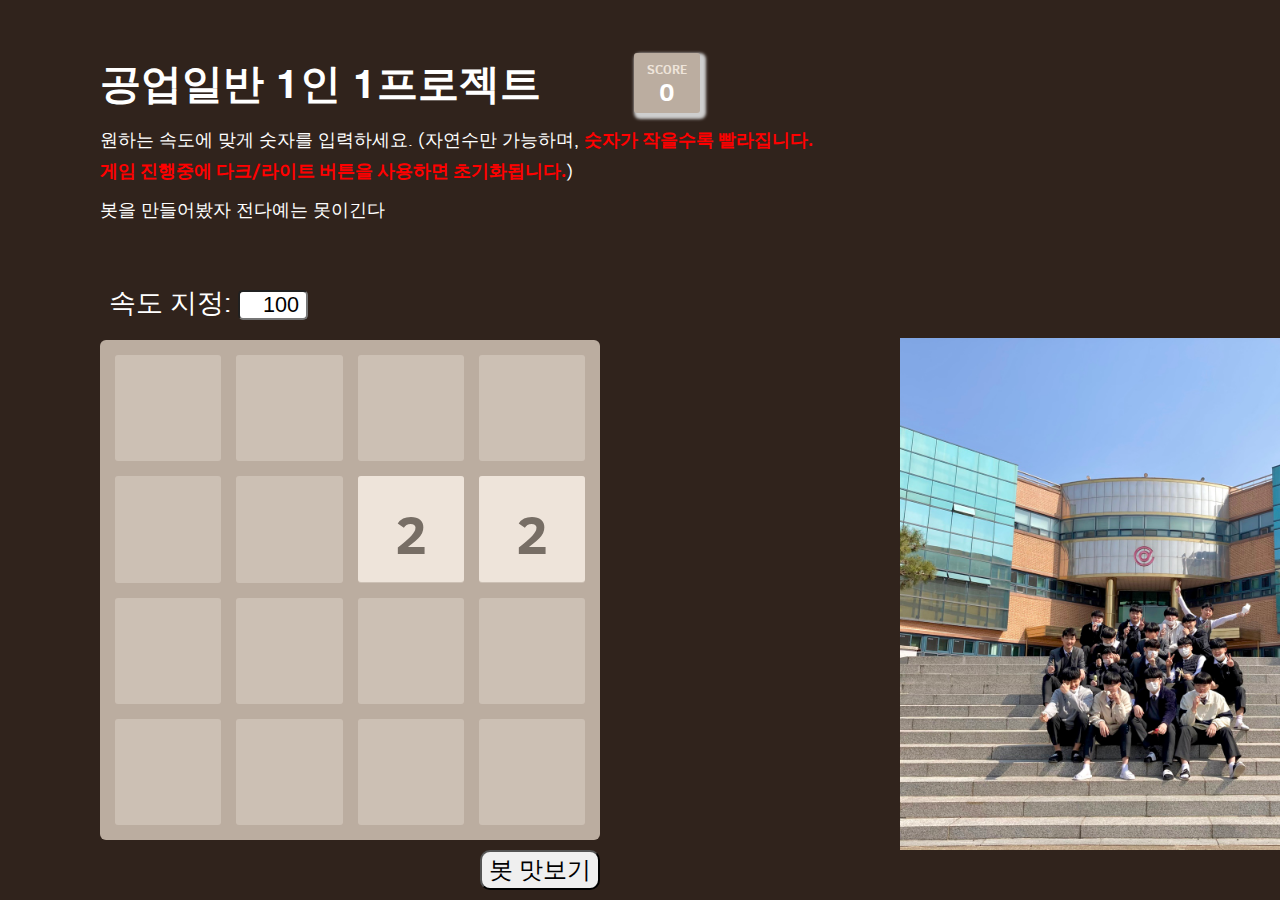
==== index.html @ 672e0e22 "Add files via upload" ====
<!DOCTYPE html>
<html>

<head>
    <meta charset="utf-8">
    <title>공일 2048 봇</title>

    <link href="style/main.css" rel="stylesheet" type="text/css">
    <link href="style/ai.css" rel="stylesheet" type="text/css">
    <link rel="shortcut icon" href="favicon.ico">

    <meta name="HandheldFriendly" content="True">
    <meta name="MobileOptimized" content="320">
    <meta name="viewport" content="width=device-width, target-densitydpi=160dpi, initial-scale=1.0, maximum-scale=1, user-scalable=no">


</head>

<body>
    <div style="float: left; width: 100%; margin-top: -35px;">
        <div class="container" style="margin-left:100px ; width: 600px;">
            <div class="heading" style="height: 60px;">
                <h1 class="title" style="font-size:2.3rem; margin-top: 8px;">공업일반 1인 1프로젝트</h1>

                <div class="score-container" style="box-shadow: 3px 3px 3px 3px rgb(206, 206, 206);">0</div>
            </div>
            <p style="margin-top: 20px; width: 1000px;">원하는 속도에 맞게 숫자를 입력하세요. (자연수만 가능하며, <strong style="color: red;">숫자가 작을수록 빨라집니다. <br>게임 진행중에 다크/라이트 버튼을 사용하면 초기화됩니다.</strong>)</p>
            <p class="game-intro">봇을 만들어봤자 전다예는 못이긴다</p>

            <div class='controls' style="margin-top:50px;margin-bottom:-30px ;">
                <div id='run-button-container'>
                    <span style="font-size: 1.5rem;"> 속도 지정: </span>
                    <input id="run-count" style="width: 70px; font-size: 1.2rem; text-align: right; height: 30px; border-radius: 5px; padding-right: 7px;" type="text" value="100">

                </div>

                <div id='hint-button-container'>
                    <button id='hint-button' class='ai-button'>Next move</button>
                </div>
                <div id='feedback-container'> </div>
            </div>


            <div class="game-container" style="">
                <div class="game-message">
                    <p></p>
                    <div class="lower">
                        <a class="retry-button">다시하기</a>
                        <div class="score-sharing"></div>
                    </div>
                </div>

                <div class="grid-container">
                    <div class="grid-row">
                        <div class="grid-cell"></div>
                        <div class="grid-cell"></div>
                        <div class="grid-cell"></div>
                        <div class="grid-cell"></div>

                    </div>
                    <div class="grid-row">
                        <div class="grid-cell"></div>
                        <div class="grid-cell"></div>
                        <div class="grid-cell"></div>
                        <div class="grid-cell"></div>
                    </div>
                    <div class="grid-row">
                        <div class="grid-cell"></div>
                        <div class="grid-cell"></div>
                        <div class="grid-cell"></div>
                        <div class="grid-cell"></div>
                    </div>
                    <div class="grid-row">
                        <div class="grid-cell"></div>
                        <div class="grid-cell"></div>
                        <div class="grid-cell"></div>
                        <div class="grid-cell"></div>
                    </div>
                </div>


                <div class="tile-container">
                    <div class="tile tile-2 tile-position-1-1"></div>
                    <div class="tile tile-2 tile-position-1-1"></div>
                    <div class="tile tile-2 tile-position-1-1"></div>
                    <div class="tile tile-2 tile-position-1-1"></div>
                    <div class="tile tile-2 tile-position-1-1"></div>
                    <div class="tile tile-2 tile-position-1-1"></div>
                    <div class="tile tile-2 tile-position-1-1"></div>
                    <div class="tile tile-2 tile-position-1-1"></div>
                    <div class="tile tile-2 tile-position-1-1"></div>
                    <div class="tile tile-2 tile-position-1-1"></div>
                    <div class="tile tile-2 tile-position-1-1"></div>
                    <div class="tile tile-2 tile-position-1-1"></div>
                    <div class="tile tile-2 tile-position-1-1"></div>
                    <div class="tile tile-2 tile-position-1-1"></div>
                    <div class="tile tile-2 tile-position-1-1"></div>
                    <div class="tile tile-2 tile-position-1-1"></div>

                </div>


            </div>
            <a style="color: #30231C;" href="index2.html">
                <div class="button-container-1" style="position: absolute; left: 1500px; bottom: 850px;">
                    <span class="mas" style="background-color: white; padding: 17%; position: absolute; bottom: 1px;">라이트 모드</span>
                    <button id='work' type="button" name="Hover" style="background-color: #30231C;">라이트 모드</button>
                </div>
            </a>
            <img src="img/f.jpeg" style="width: 40%; bottom: 50px; position:absolute; left: 900px;">
            <button id='run-button' class='ai-button' style="position: absolute; left: 480px; top: 850px;  border-radius: 10px; height: 40px;">봇 맛보기</button>


        </div>
    </div>

    <script src="js/animframe_polyfill.js "></script>
    <script src="js/hammer.min.js "></script>
    <script src="js/keyboard_input_manager.js "></script>
    <script src="js/html_actuator.js "></script>
    <script src="js/grid.js "></script>
    <script src="js/tile.js "></script>
    <script src="js/ai.js "></script>
    <script src="js/game_manager.js "></script>
    <script src="js/application.js "></script>

</body>

</html>
---- style/main.css ----
@import url(fonts/clear-sans.css);
html,
body {
    margin: 0;
    padding: 0;
    background: #30231C;
    color: #ffffff;
    font-family: "Clear Sans", "Helvetica Neue", Arial, sans-serif;
    font-size: 18px;
}

body {
    margin: 80px 0;
}

body {
    background-color: #FAF8F0;
}

.heading:after {
    content: "";
    display: block;
    clear: both;
}

h1.title {
    font-size: 80px;
    font-weight: bold;
    margin: 0;
    display: block;
    float: left;
}

@-webkit-keyframes move-up {
    0% {
        top: 25px;
        opacity: 1;
    }
    100% {
        top: -50px;
        opacity: 0;
    }
}

@-moz-keyframes move-up {
    0% {
        top: 25px;
        opacity: 1;
    }
    100% {
        top: -50px;
        opacity: 0;
    }
}

@keyframes move-up {
    0% {
        top: 25px;
        opacity: 1;
    }
    100% {
        top: -50px;
        opacity: 0;
    }
}

.score-container {
    position: relative;
    float: right;
    background: #bbada0;
    padding: 15px 25px;
    font-size: 25px;
    height: 60px;
    line-height: 47px;
    font-weight: bold;
    border-radius: 3px;
    color: white;
    margin-top: 8px;
}

.score-container:after {
    position: absolute;
    width: 100%;
    top: 10px;
    left: 0;
    content: "Score";
    text-transform: uppercase;
    font-size: 13px;
    line-height: 13px;
    text-align: center;
    color: #eee4da;
}

.score-container .score-addition {
    position: absolute;
    right: 30px;
    color: red;
    font-size: 25px;
    line-height: 25px;
    font-weight: bold;
    color: rgba(119, 110, 101, 0.9);
    z-index: 100;
    -webkit-animation: move-up 600ms ease-in;
    -moz-animation: move-up 600ms ease-in;
    -webkit-animation-fill-mode: both;
    -moz-animation-fill-mode: both;
}

p {
    margin-top: 0;
    margin-bottom: 10px;
    line-height: 1.65;
}

a {
    color: #776e65;
    font-weight: bold;
    text-decoration: underline;
    cursor: pointer;
}

strong.important {
    text-transform: uppercase;
}

hr {
    border: none;
    border-bottom: 1px solid #d8d4d0;
    margin-top: 20px;
    margin-bottom: 30px;
}

.container {
    width: 500px;
    margin: 0 auto;
}

@-webkit-keyframes fade-in {
    0% {
        opacity: 0;
    }
    100% {
        opacity: 1;
    }
}

@-moz-keyframes fade-in {
    0% {
        opacity: 0;
    }
    100% {
        opacity: 1;
    }
}

@keyframes fade-in {
    0% {
        opacity: 0;
    }
    100% {
        opacity: 1;
    }
}

.game-container {
    margin-top: 40px;
    position: relative;
    padding: 15px;
    cursor: default;
    -webkit-touch-callout: none;
    -webkit-user-select: none;
    -moz-user-select: none;
    background: #bbada0;
    border-radius: 6px;
    width: 500px;
    height: 500px;
    -webkit-box-sizing: border-box;
    -moz-box-sizing: border-box;
    box-sizing: border-box;
}

.game-container .game-message {
    display: none;
    position: absolute;
    top: 0;
    right: 0;
    bottom: 0;
    left: 0;
    background: rgba(238, 228, 218, 0.5);
    z-index: 100;
    text-align: center;
    -webkit-animation: fade-in 800ms ease 1200ms;
    -moz-animation: fade-in 800ms ease 1200ms;
    -webkit-animation-fill-mode: both;
    -moz-animation-fill-mode: both;
}

.game-container .game-message p {
    font-size: 60px;
    font-weight: bold;
    height: 60px;
    line-height: 60px;
    margin-top: 222px;
}

.game-container .game-message .lower {
    display: block;
    margin-top: 59px;
}

.game-container .game-message a {
    display: inline-block;
    background: #8f7a66;
    border-radius: 3px;
    padding: 0 20px;
    text-decoration: none;
    color: #f9f6f2;
    height: 40px;
    line-height: 42px;
    margin-left: 9px;
}

.game-container .game-message .score-sharing {
    display: inline-block;
    vertical-align: middle;
    margin-left: 10px;
}

.game-container .game-message.game-won {
    background: rgba(237, 194, 46, 0.5);
    color: #f9f6f2;
}

.game-container .game-message.game-won,
.game-container .game-message.game-over {
    display: block;
}

.grid-container {
    position: absolute;
    z-index: 1;
}

.grid-row {
    margin-bottom: 15px;
}

.grid-row:last-child {
    margin-bottom: 0;
}

.grid-row:after {
    content: "";
    display: block;
    clear: both;
}

.grid-cell {
    width: 106.25px;
    height: 106.25px;
    margin-right: 15px;
    float: left;
    border-radius: 3px;
    background: rgba(238, 228, 218, 0.35);
}

.grid-cell:last-child {
    margin-right: 0;
}

.tile-container {
    position: absolute;
    z-index: 2;
}

.tile {
    width: 106.25px;
    height: 106.25px;
    line-height: 116.25px;
}

.tile.tile-position-1-1 {
    position: absolute;
    left: 0px;
    top: 0px;
}

.tile.tile-position-1-2 {
    position: absolute;
    left: 0px;
    top: 121px;
}

.tile.tile-position-1-3 {
    position: absolute;
    left: 0px;
    top: 243px;
}

.tile.tile-position-1-4 {
    position: absolute;
    left: 0px;
    top: 364px;
}

.tile.tile-position-2-1 {
    position: absolute;
    left: 121px;
    top: 0px;
}

.tile.tile-position-2-2 {
    position: absolute;
    left: 121px;
    top: 121px;
}

.tile.tile-position-2-3 {
    position: absolute;
    left: 121px;
    top: 243px;
}

.tile.tile-position-2-4 {
    position: absolute;
    left: 121px;
    top: 364px;
}

.tile.tile-position-3-1 {
    position: absolute;
    left: 243px;
    top: 0px;
}

.tile.tile-position-3-2 {
    position: absolute;
    left: 243px;
    top: 121px;
}

.tile.tile-position-3-3 {
    position: absolute;
    left: 243px;
    top: 243px;
}

.tile.tile-position-3-4 {
    position: absolute;
    left: 243px;
    top: 364px;
}

.tile.tile-position-4-1 {
    position: absolute;
    left: 364px;
    top: 0px;
}

.tile.tile-position-4-2 {
    position: absolute;
    left: 364px;
    top: 121px;
}

.tile.tile-position-4-3 {
    position: absolute;
    left: 364px;
    top: 243px;
}

.tile.tile-position-4-4 {
    position: absolute;
    left: 364px;
    top: 364px;
}

.tile {
    border-radius: 3px;
    background: #eee4da;
    text-align: center;
    font-weight: bold;
    z-index: 10;
    font-size: 55px;
    -webkit-transition: 100ms ease-in-out;
    -moz-transition: 100ms ease-in-out;
    -webkit-transition-property: top, left;
    -moz-transition-property: top, left;
}

.tile.tile-2 {
    background: #eee4da;
    color: #776e65 !important;
    box-shadow: 0 0 30px 10px rgba(243, 215, 116, 0), inset 0 0 0 1px rgba(255, 255, 255, 0);
}

.tile.tile-4 {
    background: #ede0c8;
    color: #776e65 !important;
    box-shadow: 0 0 30px 10px rgba(243, 215, 116, 0), inset 0 0 0 1px rgba(255, 255, 255, 0);
}

.tile.tile-8 {
    color: #f9f6f2;
    background: #f2b179;
}

.tile.tile-16 {
    color: #f9f6f2;
    background: #f59563;
}

.tile.tile-32 {
    color: #f9f6f2;
    background: #f67c5f;
}

.tile.tile-64 {
    color: #f9f6f2;
    background: #f65e3b;
}

.tile.tile-128 {
    color: #f9f6f2;
    background: #edcf72;
    box-shadow: 0 0 30px 10px rgba(243, 215, 116, 0.2381), inset 0 0 0 1px rgba(255, 255, 255, 0.14286);
    font-size: 45px;
}

@media screen and (max-width: 480px) {
    .tile.tile-128 {
        font-size: 25px;
    }
}

.tile.tile-256 {
    color: #f9f6f2;
    background: #edcc61;
    box-shadow: 0 0 30px 10px rgba(243, 215, 116, 0.31746), inset 0 0 0 1px rgba(255, 255, 255, 0.19048);
    font-size: 45px;
}

@media screen and (max-width: 480px) {
    .tile.tile-256 {
        font-size: 25px;
    }
}

.tile.tile-512 {
    color: #f9f6f2;
    background: #edc850;
    box-shadow: 0 0 30px 10px rgba(243, 215, 116, 0.39683), inset 0 0 0 1px rgba(255, 255, 255, 0.2381);
    font-size: 45px;
}

@media screen and (max-width: 480px) {
    .tile.tile-512 {
        font-size: 25px;
    }
}

.tile.tile-1024 {
    color: #f9f6f2;
    background: #edc53f;
    box-shadow: 0 0 30px 10px rgba(243, 215, 116, 0.47619), inset 0 0 0 1px rgba(255, 255, 255, 0.28571);
    font-size: 35px;
}

@media screen and (max-width: 480px) {
    .tile.tile-1024 {
        font-size: 15px;
    }
}

.tile.tile-2048 {
    color: #f9f6f2;
    background: #edc22e;
    box-shadow: 0 0 30px 10px rgba(243, 215, 116, 0.55556), inset 0 0 0 1px rgba(255, 255, 255, 0.33333);
    font-size: 35px;
}

@media screen and (max-width: 480px) {
    .tile.tile-2048 {
        font-size: 15px;
    }
}

.tile.tile-8192 {
    color: #f9f6f2;
    background: black;
    box-shadow: 0 0 30px 10px rgba(243, 215, 116, 0.55556), inset 0 0 0 1px rgba(255, 255, 255, 0.33333);
    font-size: 35px;
}

@media screen and (max-width: 480px) {
    .tile.tile-2048 {
        font-size: 15px;
    }
}

@-webkit-keyframes appear {
    0% {
        opacity: 0;
        -webkit-transform: scale(0);
        -moz-transform: scale(0);
    }
    100% {
        opacity: 1;
        -webkit-transform: scale(1);
        -moz-transform: scale(1);
    }
}

@-moz-keyframes appear {
    0% {
        opacity: 0;
        -webkit-transform: scale(0);
        -moz-transform: scale(0);
    }
    100% {
        opacity: 1;
        -webkit-transform: scale(1);
        -moz-transform: scale(1);
    }
}

@keyframes appear {
    0% {
        opacity: 0;
        -webkit-transform: scale(0);
        -moz-transform: scale(0);
    }
    100% {
        opacity: 1;
        -webkit-transform: scale(1);
        -moz-transform: scale(1);
    }
}

.tile-new {
    -webkit-animation: appear 200ms ease 100ms;
    -moz-animation: appear 200ms ease 100ms;
    -webkit-animation-fill-mode: both;
    -moz-animation-fill-mode: both;
}

@-webkit-keyframes pop {
    0% {
        -webkit-transform: scale(0);
        -moz-transform: scale(0);
    }
    50% {
        -webkit-transform: scale(1.2);
        -moz-transform: scale(1.2);
    }
    100% {
        -webkit-transform: scale(1);
        -moz-transform: scale(1);
    }
}

@-moz-keyframes pop {
    0% {
        -webkit-transform: scale(0);
        -moz-transform: scale(0);
    }
    50% {
        -webkit-transform: scale(1.2);
        -moz-transform: scale(1.2);
    }
    100% {
        -webkit-transform: scale(1);
        -moz-transform: scale(1);
    }
}

@keyframes pop {
    0% {
        -webkit-transform: scale(0);
        -moz-transform: scale(0);
    }
    50% {
        -webkit-transform: scale(1.2);
        -moz-transform: scale(1.2);
    }
    100% {
        -webkit-transform: scale(1);
        -moz-transform: scale(1);
    }
}

.tile-merged {
    z-index: 20;
    -webkit-animation: pop 200ms ease 100ms;
    -moz-animation: pop 200ms ease 100ms;
    -webkit-animation-fill-mode: both;
    -moz-animation-fill-mode: both;
}

.game-intro {
    margin-bottom: 0;
}

.game-explanation {
    margin-top: 50px;
}

.sharing {
    margin-top: 20px;
    text-align: center;
}

.sharing>iframe,
.sharing span {
    display: inline-block;
    vertical-align: middle;
}

@media screen and (max-width: 480px) {
    html,
    body {
        font-size: 15px;
    }
    body {
        margin: 20px 0;
        padding: 0 20px;
    }
    h1.title {
        font-size: 50px;
    }
    .container {
        width: 280px;
        margin: 0 auto;
    }
    .score-container {
        margin-top: 0;
    }
    .heading {
        margin-bottom: 10px;
    }
    .game-container {
        margin-top: 40px;
        position: relative;
        padding: 10px;
        cursor: default;
        -webkit-touch-callout: none;
        -webkit-user-select: none;
        -moz-user-select: none;
        background: #bbada0;
        border-radius: 6px;
        width: 280px;
        height: 280px;
        -webkit-box-sizing: border-box;
        -moz-box-sizing: border-box;
        box-sizing: border-box;
    }
    .game-container .game-message {
        display: none;
        position: absolute;
        top: 0;
        right: 0;
        bottom: 0;
        left: 0;
        background: rgba(238, 228, 218, 0.5);
        z-index: 100;
        text-align: center;
        -webkit-animation: fade-in 800ms ease 1200ms;
        -moz-animation: fade-in 800ms ease 1200ms;
        -webkit-animation-fill-mode: both;
        -moz-animation-fill-mode: both;
    }
    .game-container .game-message p {
        font-size: 60px;
        font-weight: bold;
        height: 60px;
        line-height: 60px;
        margin-top: 222px;
    }
    .game-container .game-message .lower {
        display: block;
        margin-top: 59px;
    }
    .game-container .game-message a {
        display: inline-block;
        background: #8f7a66;
        border-radius: 3px;
        padding: 0 20px;
        text-decoration: none;
        color: #f9f6f2;
        height: 40px;
        line-height: 42px;
        margin-left: 9px;
    }
    .game-container .game-message .score-sharing {
        display: inline-block;
        vertical-align: middle;
        margin-left: 10px;
    }
    .game-container .game-message.game-won {
        background: rgba(237, 194, 46, 0.5);
        color: #f9f6f2;
    }
    .game-container .game-message.game-won,
    .game-container .game-message.game-over {
        display: block;
    }
    .grid-container {
        position: absolute;
        z-index: 1;
    }
    .grid-row {
        margin-bottom: 10px;
    }
    .grid-row:last-child {
        margin-bottom: 0;
    }
    .grid-row:after {
        content: "";
        display: block;
        clear: both;
    }
    .grid-cell {
        width: 57.5px;
        height: 57.5px;
        margin-right: 10px;
        float: left;
        border-radius: 3px;
        background: rgba(238, 228, 218, 0.35);
    }
    .grid-cell:last-child {
        margin-right: 0;
    }
    .tile-container {
        position: absolute;
        z-index: 2;
    }
    .tile {
        width: 57.5px;
        height: 57.5px;
        line-height: 67.5px;
    }
    .tile.tile-position-1-1 {
        position: absolute;
        left: 0px;
        top: 0px;
    }
    .tile.tile-position-1-2 {
        position: absolute;
        left: 0px;
        top: 68px;
    }
    .tile.tile-position-1-3 {
        position: absolute;
        left: 0px;
        top: 135px;
    }
    .tile.tile-position-1-4 {
        position: absolute;
        left: 0px;
        top: 203px;
    }
    .tile.tile-position-1-5 {
        position: absolute;
        left: 0px;
        top: 203px;
    }
    .tile.tile-position-2-1 {
        position: absolute;
        left: 68px;
        top: 0px;
    }
    .tile.tile-position-2-2 {
        position: absolute;
        left: 68px;
        top: 68px;
    }
    .tile.tile-position-2-3 {
        position: absolute;
        left: 68px;
        top: 135px;
    }
    .tile.tile-position-2-4 {
        position: absolute;
        left: 68px;
        top: 203px;
    }
    .tile.tile-position-2-5 {
        position: absolute;
        left: 68px;
        top: 203px;
    }
    .tile.tile-position-3-1 {
        position: absolute;
        left: 135px;
        top: 0px;
    }
    .tile.tile-position-3-2 {
        position: absolute;
        left: 135px;
        top: 68px;
    }
    .tile.tile-position-3-3 {
        position: absolute;
        left: 135px;
        top: 135px;
    }
    .tile.tile-position-3-4 {
        position: absolute;
        left: 135px;
        top: 203px;
    }
    .tile.tile-position-3-5 {
        position: absolute;
        left: 135px;
        top: 203px;
    }
    .tile.tile-position-4-1 {
        position: absolute;
        left: 203px;
        top: 0px;
    }
    .tile.tile-position-4-2 {
        position: absolute;
        left: 203px;
        top: 68px;
    }
    .tile.tile-position-4-3 {
        position: absolute;
        left: 203px;
        top: 135px;
    }
    .tile.tile-position-4-4 {
        position: absolute;
        left: 203px;
        top: 203px;
    }
    .tile.tile-position-4-5 {
        position: absolute;
        left: 203px;
        top: 203px;
    }
    .tile.tile-position-5-1 {
        position: absolute;
        left: 203px;
        top: 0px;
    }
    .tile.tile-position-5-2 {
        position: absolute;
        left: 203px;
        top: 68px;
    }
    .tile.tile-position-5-3 {
        position: absolute;
        left: 203px;
        top: 135px;
    }
    .tile.tile-position-5-4 {
        position: absolute;
        left: 203px;
        top: 203px;
    }
    .tile.tile-position-5-5 {
        position: absolute;
        left: 203px;
        top: 203px;
    }
    .game-container {
        margin-top: 20px;
    }
    .tile {
        font-size: 35px;
    }
    .game-message p {
        font-size: 30px !important;
        height: 30px !important;
        line-height: 30px !important;
        margin-top: 90px !important;
    }
    .game-message .lower {
        margin-top: 30px !important;
    }
}

.btc-donate {
    position: relative;
    margin-left: 20px;
    display: inline-block;
    background: #8f7a66;
    border-radius: 3px;
    padding: 0 20px;
    text-decoration: none;
    color: #f9f6f2;
    height: 40px;
    line-height: 42px;
    cursor: pointer;
}

.btc-donate img {
    vertical-align: -4px;
    margin-right: 8px;
}

.btc-donate a {
    color: #f9f6f2;
    text-decoration: none;
    font-weight: normal;
}

.btc-donate .address {
    cursor: auto;
    position: absolute;
    width: 340px;
    right: 50%;
    margin-right: -170px;
    padding-bottom: 7px;
    top: -30px;
    opacity: 0;
    pointer-events: none;
    -webkit-transition: 400ms ease;
    -moz-transition: 400ms ease;
    -webkit-transition-property: top, opacity;
    -moz-transition-property: top, opacity;
}

.btc-donate .address:after {
    position: absolute;
    border-top: 10px solid #bbada0;
    border-right: 7px solid transparent;
    border-left: 7px solid transparent;
    content: "";
    bottom: 0px;
    left: 50%;
    margin-left: -7px;
}

.btc-donate .address code {
    background-color: #bbada0;
    padding: 10px 15px;
    width: 100%;
    border-radius: 3px;
    line-height: 1;
    font-weight: normal;
    font-size: 15px;
    font-family: Consolas, "Liberation Mono", Courier, monospace;
    text-align: center;
}

.btc-donate:hover .address,
.btc-donate .address:hover .address {
    opacity: 1;
    top: -45px;
    pointer-events: auto;
}

@import url('https://fonts.googleapis.com/css?family=Lato:100,300,400');
@import url('https://fonts.googleapis.com/css?family=Roboto:100');
* {
    margin: 0;
    padding: 0;
    box-sizing: border-box;
}

.header {
    text-align: center;
    font-family: 'Roboto', sans-serif;
    font-size: 34px;
    margin-top: 12vh;
}

.footer {
    text-align: center;
    font-family: 'Lato', sans-serif;
    font-weight: 300;
    font-size: 20px;
    margin-top: 15vh;
}

.button-container-1 {
    position: relative;
    width: 100px;
    height: 50px;
    margin-left: auto;
    margin-right: auto;
    margin-top: 6vh;
    overflow: hidden;
    border: 1px solid;
    font-family: 'Lato', sans-serif;
    font-weight: 300;
    font-size: 20px;
    transition: 0.5s;
    letter-spacing: 1px;
    border-radius: 8px;
}

.button-container-1 button {
    width: 101%;
    height: 100%;
    font-family: 'Lato', sans-serif;
    font-weight: 300;
    font-size: 11px;
    letter-spacing: 1px;
    font-weight: bold;
    background: #000;
    -webkit-mask: url("https://raw.githubusercontent.com/robin-dela/css-mask-animation/master/img/nature-sprite.png");
    mask: url("https://raw.githubusercontent.com/robin-dela/css-mask-animation/master/img/nature-sprite.png");
    -webkit-mask-size: 2300% 100%;
    mask-size: 2300% 100%;
    border: none;
    color: #fff;
    cursor: pointer;
    -webkit-animation: ani2 0.7s steps(22) forwards;
    animation: ani2 0.7s steps(22) forwards;
}

.button-container-1 button:hover {
    -webkit-animation: ani 0.7s steps(22) forwards;
    animation: ani 0.7s steps(22) forwards;
}

.button-container-2 {
    position: relative;
    width: 100px;
    height: 50px;
    margin-left: auto;
    margin-right: auto;
    margin-top: 7vh;
    overflow: hidden;
    border: 1px solid #000;
    font-family: 'Lato', sans-serif;
    font-weight: 300;
    transition: 0.5s;
    letter-spacing: 1px;
    border-radius: 8px;
}

.button-container-2 button {
    width: 101%;
    height: 100%;
    font-family: 'Lato', sans-serif;
    font-weight: 300;
    font-size: 11px;
    letter-spacing: 1px;
    font-weight: bold;
    background: #000;
    -webkit-mask: url("https://raw.githubusercontent.com/robin-dela/css-mask-animation/master/img/urban-sprite.png");
    mask: url("https://raw.githubusercontent.com/robin-dela/css-mask-animation/master/img/urban-sprite.png");
    -webkit-mask-size: 3000% 100%;
    mask-size: 3000% 100%;
    border: none;
    color: #fff;
    cursor: pointer;
    -webkit-animation: ani2 0.7s steps(29) forwards;
    animation: ani2 0.7s steps(29) forwards;
}

.button-container-2 button:hover {
    -webkit-animation: ani 0.7s steps(29) forwards;
    animation: ani 0.7s steps(29) forwards;
}

.mas {
    position: absolute;
    color: #000;
    text-align: center;
    width: 101%;
    font-family: 'Lato', sans-serif;
    font-weight: 300;
    position: absolute;
    font-size: 11px;
    margin-top: 17px;
    overflow: hidden;
    font-weight: bold;
}

@-webkit-keyframes ani {
    from {
        -webkit-mask-position: 0 0;
        mask-position: 0 0;
    }
    to {
        -webkit-mask-position: 100% 0;
        mask-position: 100% 0;
    }
}

@keyframes ani {
    from {
        -webkit-mask-position: 0 0;
        mask-position: 0 0;
    }
    to {
        -webkit-mask-position: 100% 0;
        mask-position: 100% 0;
    }
}

@-webkit-keyframes ani2 {
    from {
        -webkit-mask-position: 100% 0;
        mask-position: 100% 0;
    }
    to {
        -webkit-mask-position: 0 0;
        mask-position: 0 0;
    }
}

@keyframes ani2 {
    from {
        -webkit-mask-position: 100% 0;
        mask-position: 100% 0;
    }
    to {
        -webkit-mask-position: 0 0;
        mask-position: 0 0;
    }
}

a {
    color: #00ff95;
}

.button-container-3 {
    position: relative;
    width: 100px;
    height: 50px;
    margin-left: auto;
    margin-right: auto;
    margin-top: 8vh;
    overflow: hidden;
    border: 1px solid #000;
    font-family: 'Lato', sans-serif;
    font-weight: 300;
    transition: 0.5s;
    letter-spacing: 1px;
    border-radius: 8px;
}

.button-container-3 button {
    width: 101%;
    height: 100%;
    font-family: 'Lato', sans-serif;
    font-weight: 300;
    font-size: 11px;
    letter-spacing: 1px;
    font-weight: bold;
    background: #000;
    -webkit-mask: url("https://raw.githubusercontent.com/pizza3/asset/master/natureSmaller.png");
    mask: url("https://raw.githubusercontent.com/pizza3/asset/master/natureSmaller.png");
    -webkit-mask-size: 7100% 100%;
    mask-size: 7100% 100%;
    border: none;
    color: #fff;
    cursor: pointer;
    -webkit-animation: ani2 0.7s steps(70) forwards;
    animation: ani2 0.7s steps(70) forwards;
}

.button-container-3 button:hover {
    -webkit-animation: ani 0.7s steps(70) forwards;
    animation: ani 0.7s steps(70) forwards;
}
---- style/ai.css ----
.controls {
  margin-top: 1em;
  padding: 0.5em;
  overflow: auto;
}

.ai-button, #feedback-container {
  font-size: x-large;
}

#runs-container {
	float: left;

}

#run-count {
	width: 50px;
}

#run-button-container {
  float: left;
}

#run-button , #hint-button {
	width: 120px;
}

#hint-button-container, #feedback-container {
  float: left;
  display: none;
}
#hint-button-container {
  clear: both;
}

#feedback-container {
  margin-left: 1em;
  font-weight: bold;
}
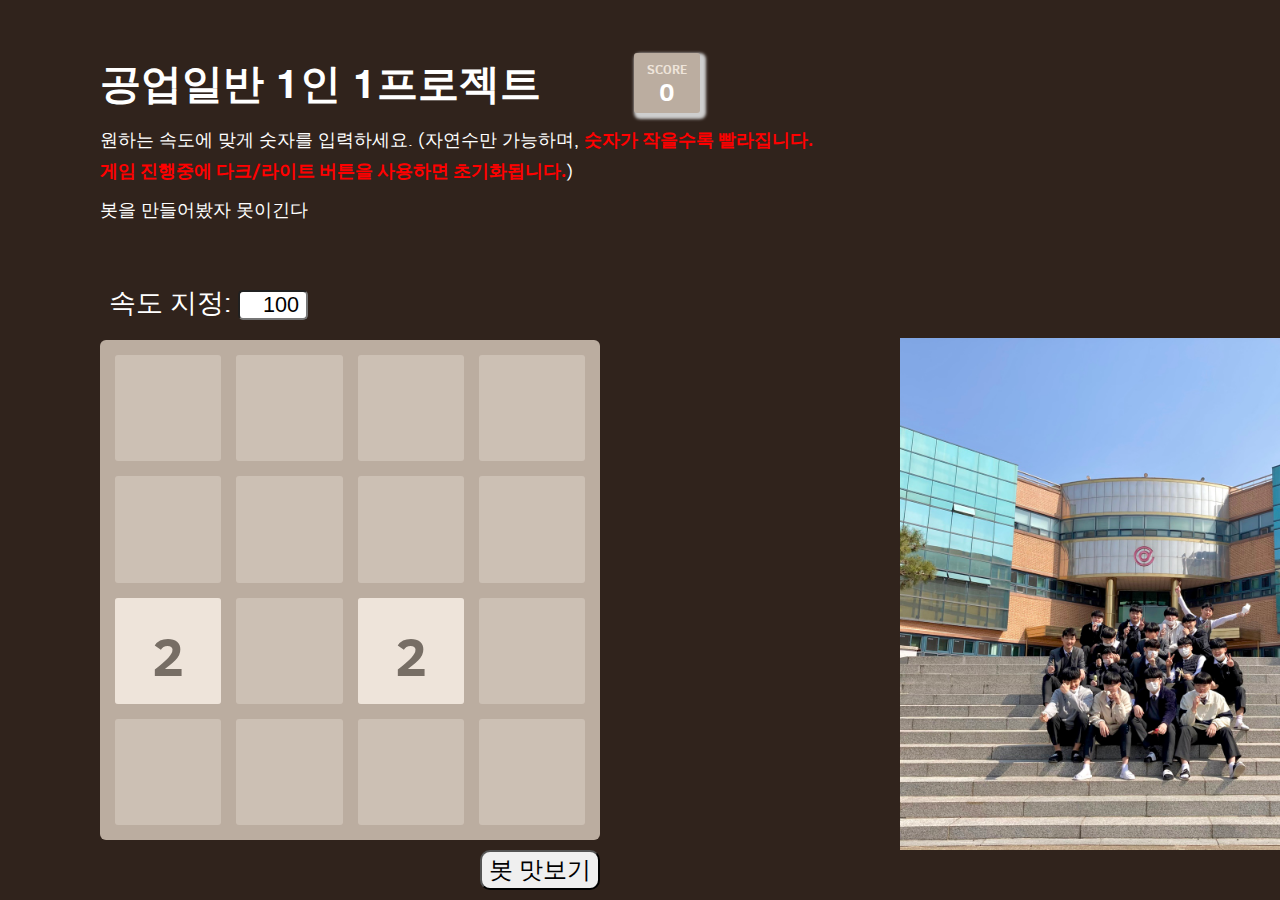
==== commit d39bcf19: "Update index.html" ====
--- a/index.html
+++ b/index.html
@@ -25,7 +25,7 @@
                 <div class="score-container" style="box-shadow: 3px 3px 3px 3px rgb(206, 206, 206);">0</div>
             </div>
             <p style="margin-top: 20px; width: 1000px;">원하는 속도에 맞게 숫자를 입력하세요. (자연수만 가능하며, <strong style="color: red;">숫자가 작을수록 빨라집니다. <br>게임 진행중에 다크/라이트 버튼을 사용하면 초기화됩니다.</strong>)</p>
-            <p class="game-intro">봇을 만들어봤자 전다예는 못이긴다</p>
+            <p class="game-intro">봇을 만들어봤자 못이긴다</p>
 
             <div class='controls' style="margin-top:50px;margin-bottom:-30px ;">
                 <div id='run-button-container'>
@@ -126,4 +126,4 @@
 
 </body>
 
-</html>+</html>
